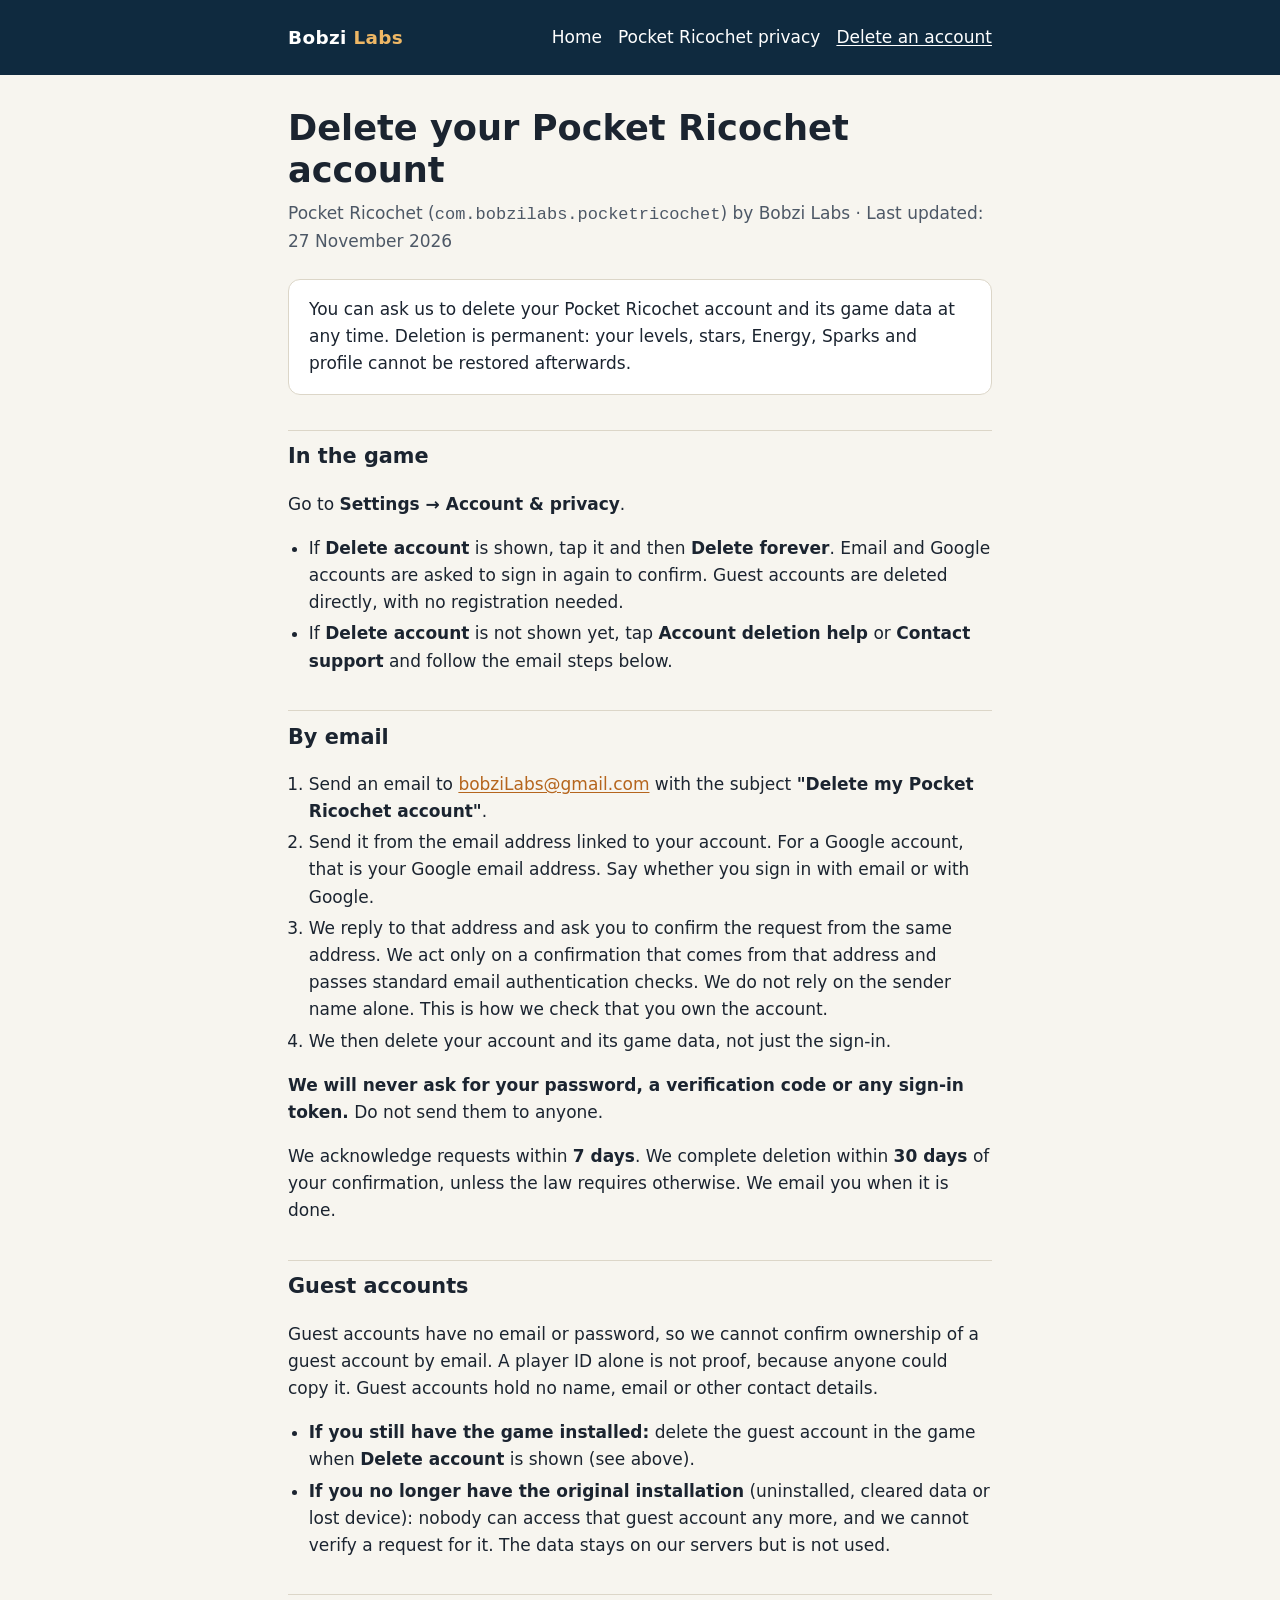
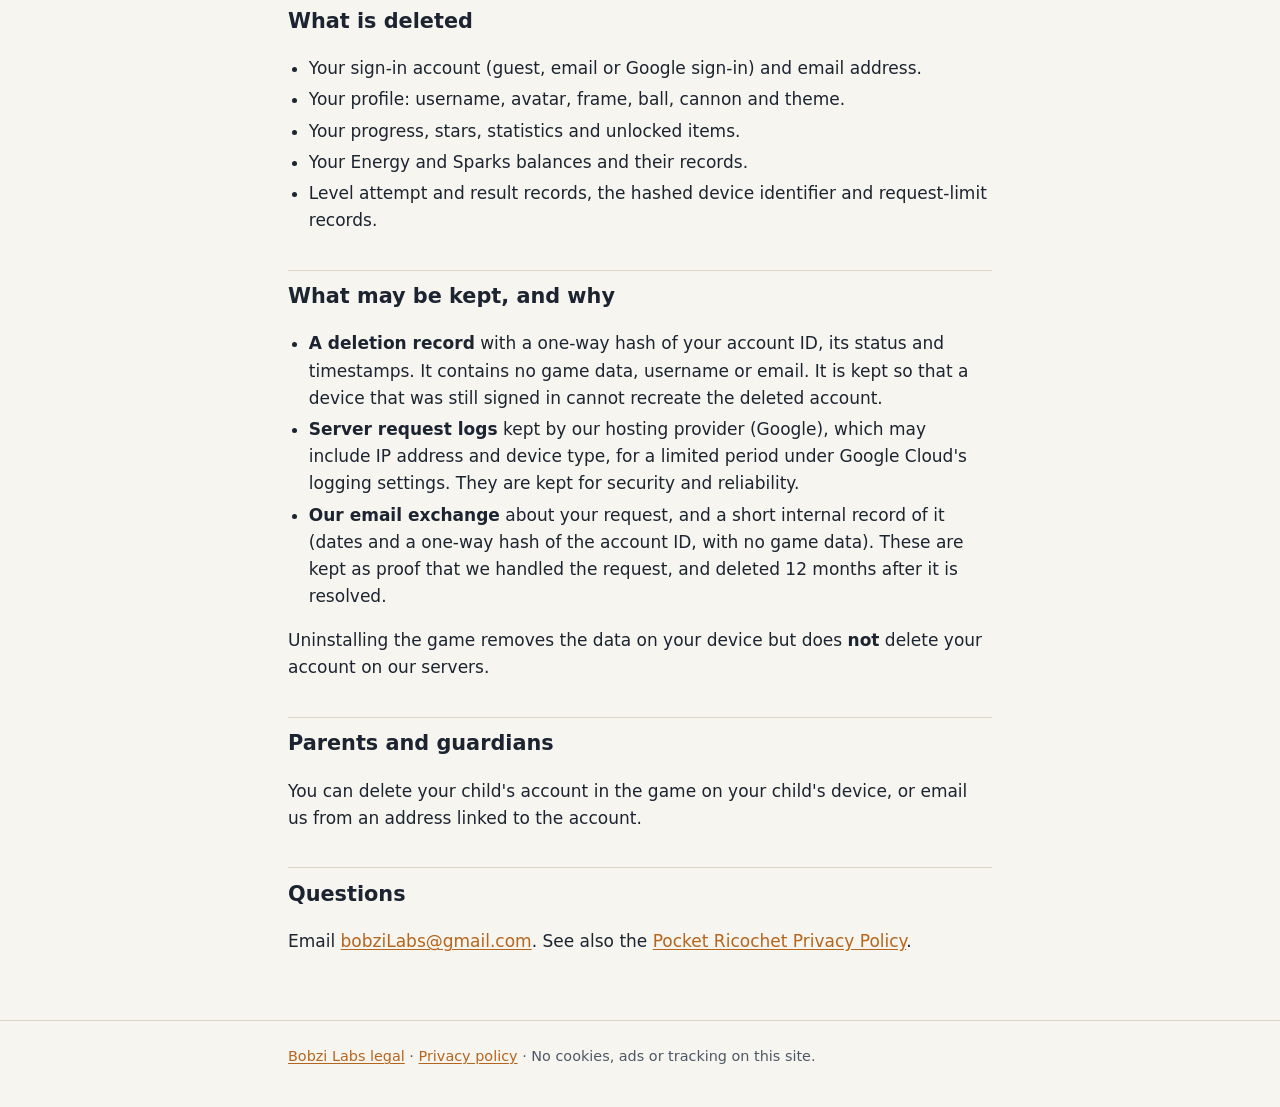
==== pocket-ricochet/account-deletion/index.html @ 7310d6bc "Publish Bobzi Labs legal pages for Pocket Ricochet Legal homepage, Pocket Ricochet privacy policy an" ====
<!doctype html>
<html lang="en">
<head>
<meta charset="utf-8">
<meta name="viewport" content="width=device-width, initial-scale=1">
<title>Delete your Pocket Ricochet account — Bobzi Labs</title>
<meta name="description" content="How to delete your Pocket Ricochet account and data.">
<link rel="stylesheet" href="../../assets/style.css">
</head>
<body>
<a class="skip" href="#main">Skip to content</a>
<header class="site"><div class="wrap">
  <a class="brand" href="../../">Bobzi <span>Labs</span></a>
  <nav class="site" aria-label="Main"><ul>
    <li><a href="../../">Home</a></li>
    <li><a href="../privacy/">Pocket Ricochet privacy</a></li>
    <li><a href="./" aria-current="page">Delete an account</a></li>
  </ul></nav>
</div></header>
<main id="main" class="wrap">
  <h1>Delete your Pocket Ricochet account</h1>
  <p class="meta">Pocket Ricochet (<code>com.bobzilabs.pocketricochet</code>) by Bobzi Labs · Last updated: 27 November 2026</p>

  <div class="card">
    <p>You can ask us to delete your Pocket Ricochet account and its game data at any time. Deletion is permanent: your levels, stars, Energy, Sparks and profile cannot be restored afterwards.</p>
  </div>

  <h2 id="in-game">In the game</h2>
  <p>Go to <strong>Settings → Account &amp; privacy</strong>.</p>
  <ul>
    <li>If <strong>Delete account</strong> is shown, tap it and then <strong>Delete forever</strong>. Email and Google accounts are asked to sign in again to confirm. Guest accounts are deleted directly, with no registration needed.</li>
    <li>If <strong>Delete account</strong> is not shown yet, tap <strong>Account deletion help</strong> or <strong>Contact support</strong> and follow the email steps below.</li>
  </ul>

  <h2 id="email">By email</h2>
  <ol>
    <li>Send an email to <a href="mailto:bobziLabs@gmail.com?subject=Delete%20my%20Pocket%20Ricochet%20account">bobziLabs@gmail.com</a> with the subject <strong>"Delete my Pocket Ricochet account"</strong>.</li>
    <li>Send it from the email address linked to your account. For a Google account, that is your Google email address. Say whether you sign in with email or with Google.</li>
    <li>We reply to that address and ask you to confirm the request from the same address. We act only on a confirmation that comes from that address and passes standard email authentication checks. We do not rely on the sender name alone. This is how we check that you own the account.</li>
    <li>We then delete your account and its game data, not just the sign-in.</li>
  </ol>
  <p><strong>We will never ask for your password, a verification code or any sign-in token.</strong> Do not send them to anyone.</p>
  <p>We acknowledge requests within <strong>7 days</strong>. We complete deletion within <strong>30 days</strong> of your confirmation, unless the law requires otherwise. We email you when it is done.</p>

  <h2 id="guests">Guest accounts</h2>
  <p>Guest accounts have no email or password, so we cannot confirm ownership of a guest account by email. A player ID alone is not proof, because anyone could copy it. Guest accounts hold no name, email or other contact details.</p>
  <ul>
    <li><strong>If you still have the game installed:</strong> delete the guest account in the game when <strong>Delete account</strong> is shown (see above).</li>
    <li><strong>If you no longer have the original installation</strong> (uninstalled, cleared data or lost device): nobody can access that guest account any more, and we cannot verify a request for it. The data stays on our servers but is not used.</li>
  </ul>

  <h2 id="deleted">What is deleted</h2>
  <ul>
    <li>Your sign-in account (guest, email or Google sign-in) and email address.</li>
    <li>Your profile: username, avatar, frame, ball, cannon and theme.</li>
    <li>Your progress, stars, statistics and unlocked items.</li>
    <li>Your Energy and Sparks balances and their records.</li>
    <li>Level attempt and result records, the hashed device identifier and request-limit records.</li>
  </ul>

  <h2 id="kept">What may be kept, and why</h2>
  <ul>
    <li><strong>A deletion record</strong> with a one-way hash of your account ID, its status and timestamps. It contains no game data, username or email. It is kept so that a device that was still signed in cannot recreate the deleted account.</li>
    <li><strong>Server request logs</strong> kept by our hosting provider (Google), which may include IP address and device type, for a limited period under Google Cloud's logging settings. They are kept for security and reliability.</li>
    <li><strong>Our email exchange</strong> about your request, and a short internal record of it (dates and a one-way hash of the account ID, with no game data). These are kept as proof that we handled the request, and deleted 12 months after it is resolved.</li>
  </ul>
  <p>Uninstalling the game removes the data on your device but does <strong>not</strong> delete your account on our servers.</p>

  <h2 id="parents">Parents and guardians</h2>
  <p>You can delete your child's account in the game on your child's device, or email us from an address linked to the account.</p>

  <h2 id="questions">Questions</h2>
  <p>Email <a href="mailto:bobziLabs@gmail.com">bobziLabs@gmail.com</a>. See also the <a href="../privacy/">Pocket Ricochet Privacy Policy</a>.</p>
</main>
<footer class="site"><div class="wrap"><a href="../../">Bobzi Labs legal</a> · <a href="../privacy/">Privacy policy</a> · No cookies, ads or tracking on this site.</div></footer>
</body>
</html>
---- assets/style.css ----
/* Bobzi Labs legal pages. No external fonts, scripts, cookies or trackers. */
:root {
  color-scheme: light dark;
  --bg: #f7f5ef;
  --surface: #ffffff;
  --ink: #1b2430;
  --muted: #4d5866;
  --brand: #0f2a3f;
  --accent: #b5651d;
  --line: #dcd6c8;
  --pending: #fff1b8;
  --radius: 12px;
}
@media (prefers-color-scheme: dark) {
  :root {
    --bg: #0b1620;
    --surface: #122230;
    --ink: #eef2f5;
    --muted: #b3c0cc;
    --brand: #eeb765;
    --accent: #f2a43a;
    --line: #26394a;
    --pending: #5a4a12;
  }
}
* { box-sizing: border-box; }
html { -webkit-text-size-adjust: 100%; }
body {
  margin: 0;
  background: var(--bg);
  color: var(--ink);
  font: 17px/1.6 system-ui, -apple-system, "Segoe UI", Roboto, "Helvetica Neue", Arial, sans-serif;
}
a { color: var(--accent); text-underline-offset: 2px; }
code { overflow-wrap: anywhere; }
a:focus-visible, summary:focus-visible { outline: 3px solid var(--accent); outline-offset: 2px; border-radius: 4px; }
.skip { position: absolute; left: -999px; }
.skip:focus { left: 1rem; top: 1rem; background: var(--surface); padding: .5rem 1rem; z-index: 1; }
header.site {
  background: var(--brand);
  color: #fff;
}
@media (prefers-color-scheme: dark) { header.site { background: #071019; } }
header.site .wrap { display: flex; flex-wrap: wrap; align-items: center; justify-content: space-between; gap: .5rem 1.5rem; padding-top: 1rem; padding-bottom: 1rem; }
.brand { color: #fff; text-decoration: none; font-weight: 700; font-size: 1.15rem; letter-spacing: .02em; }
.brand span { color: #eeb765; }
nav.site ul { list-style: none; display: flex; flex-wrap: wrap; gap: .25rem 1rem; margin: 0; padding: 0; }
nav.site a { color: #fff; text-decoration: none; padding: .25rem 0; display: inline-block; }
nav.site a:hover, nav.site a[aria-current="page"] { text-decoration: underline; }
.wrap { max-width: 46rem; margin: 0 auto; padding-left: 1rem; padding-right: 1rem; }
main { padding-top: 2rem; padding-bottom: 3rem; }
h1 { font-size: clamp(1.6rem, 4vw, 2.2rem); line-height: 1.2; margin: 0 0 .5rem; }
h2 { font-size: 1.3rem; margin: 2.2rem 0 .6rem; padding-top: .6rem; border-top: 1px solid var(--line); }
h3 { font-size: 1.05rem; margin: 1.4rem 0 .4rem; }
.meta { color: var(--muted); margin: 0 0 1.5rem; }
.card { background: var(--surface); border: 1px solid var(--line); border-radius: var(--radius); padding: 1rem 1.25rem; margin: 1rem 0; }
.card > :first-child { margin-top: 0; }
.card > :last-child { margin-bottom: 0; }
ul, ol { padding-left: 1.3rem; }
li { margin: .25rem 0; }
table { width: 100%; border-collapse: collapse; margin: 1rem 0; font-size: .95rem; }
th, td { text-align: left; vertical-align: top; padding: .55rem .6rem; border-bottom: 1px solid var(--line); }
th { color: var(--muted); font-weight: 600; }
.table-scroll { overflow-x: auto; }
.toc { columns: 2 14rem; }
.draft { background: var(--pending); border: 2px dashed var(--accent); padding: .75rem 1rem; border-radius: var(--radius); }
mark.pending { background: var(--pending); color: inherit; padding: 0 .2em; border-radius: 3px; }
footer.site { border-top: 1px solid var(--line); color: var(--muted); font-size: .9rem; padding: 1.5rem 0 2.5rem; }
.games { display: grid; gap: 1rem; grid-template-columns: repeat(auto-fit, minmax(15rem, 1fr)); }
.games .card h2 { border: 0; margin: 0 0 .25rem; padding: 0; }
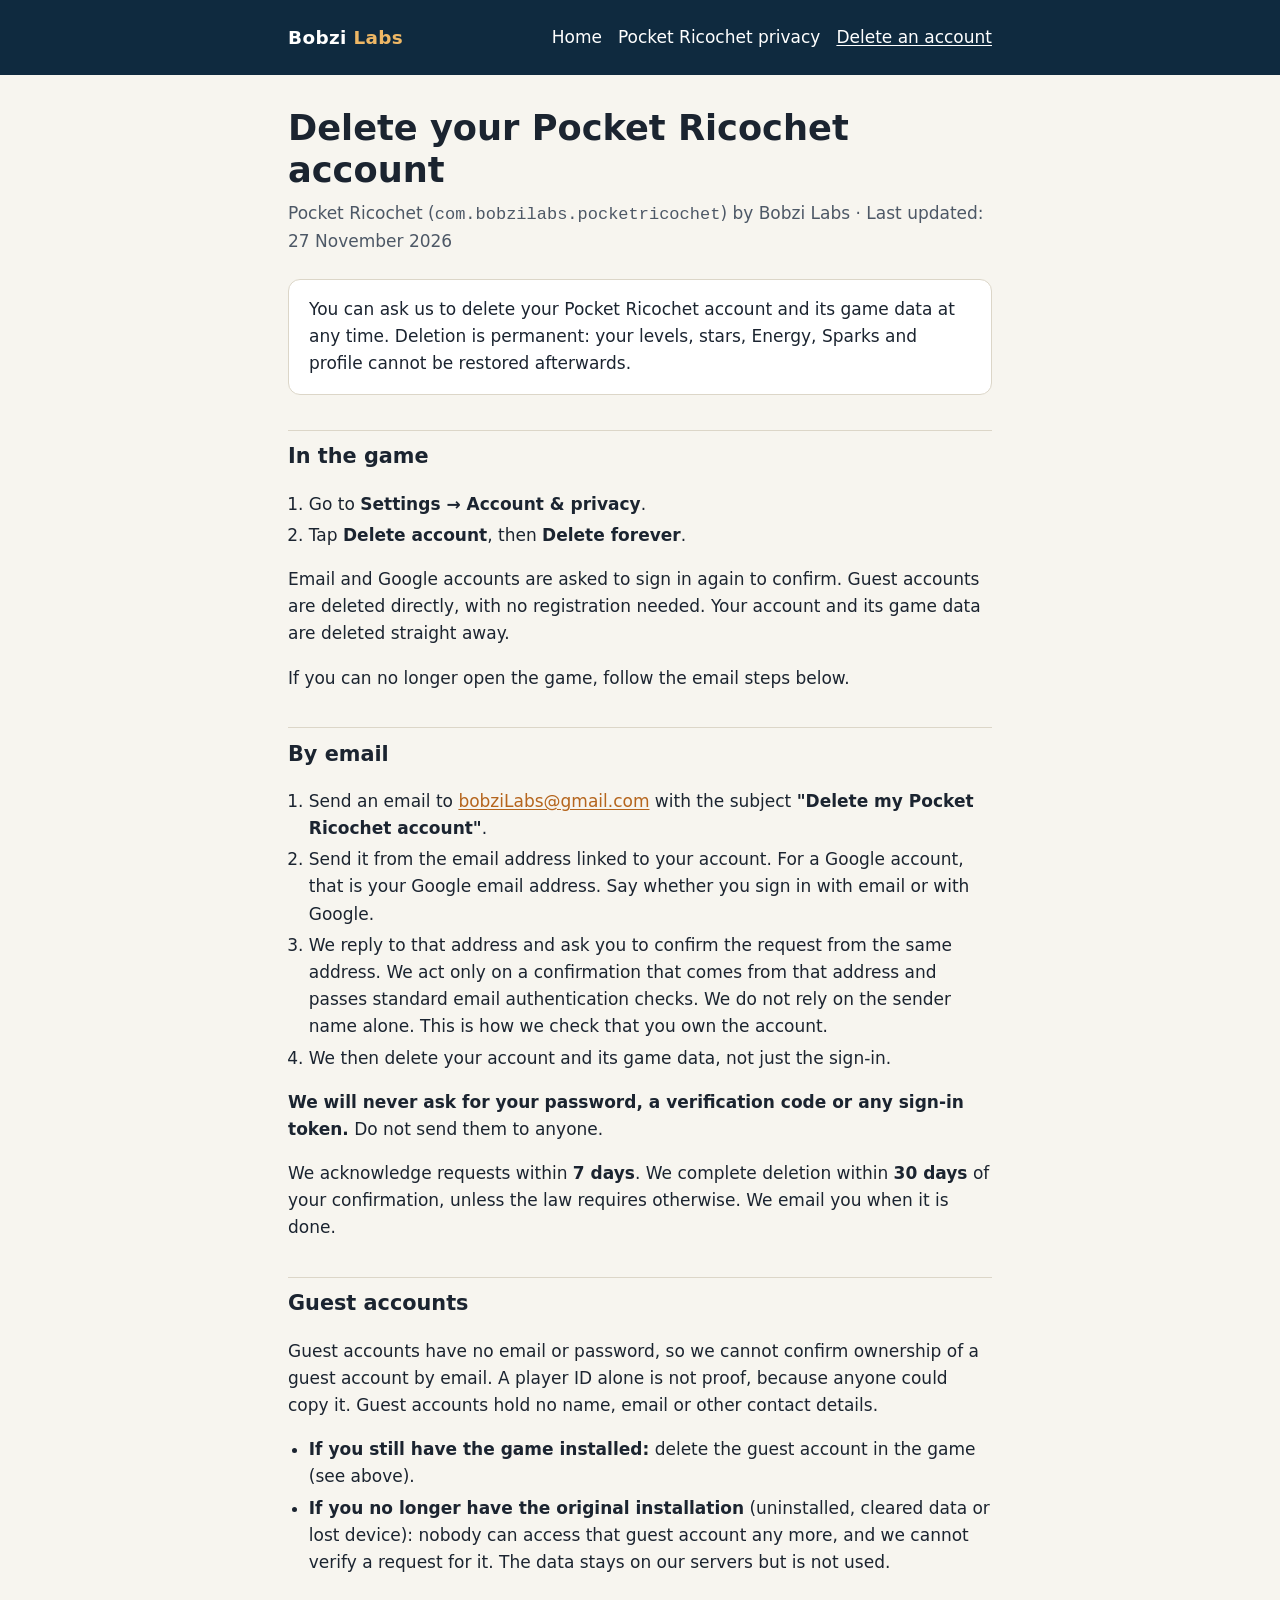
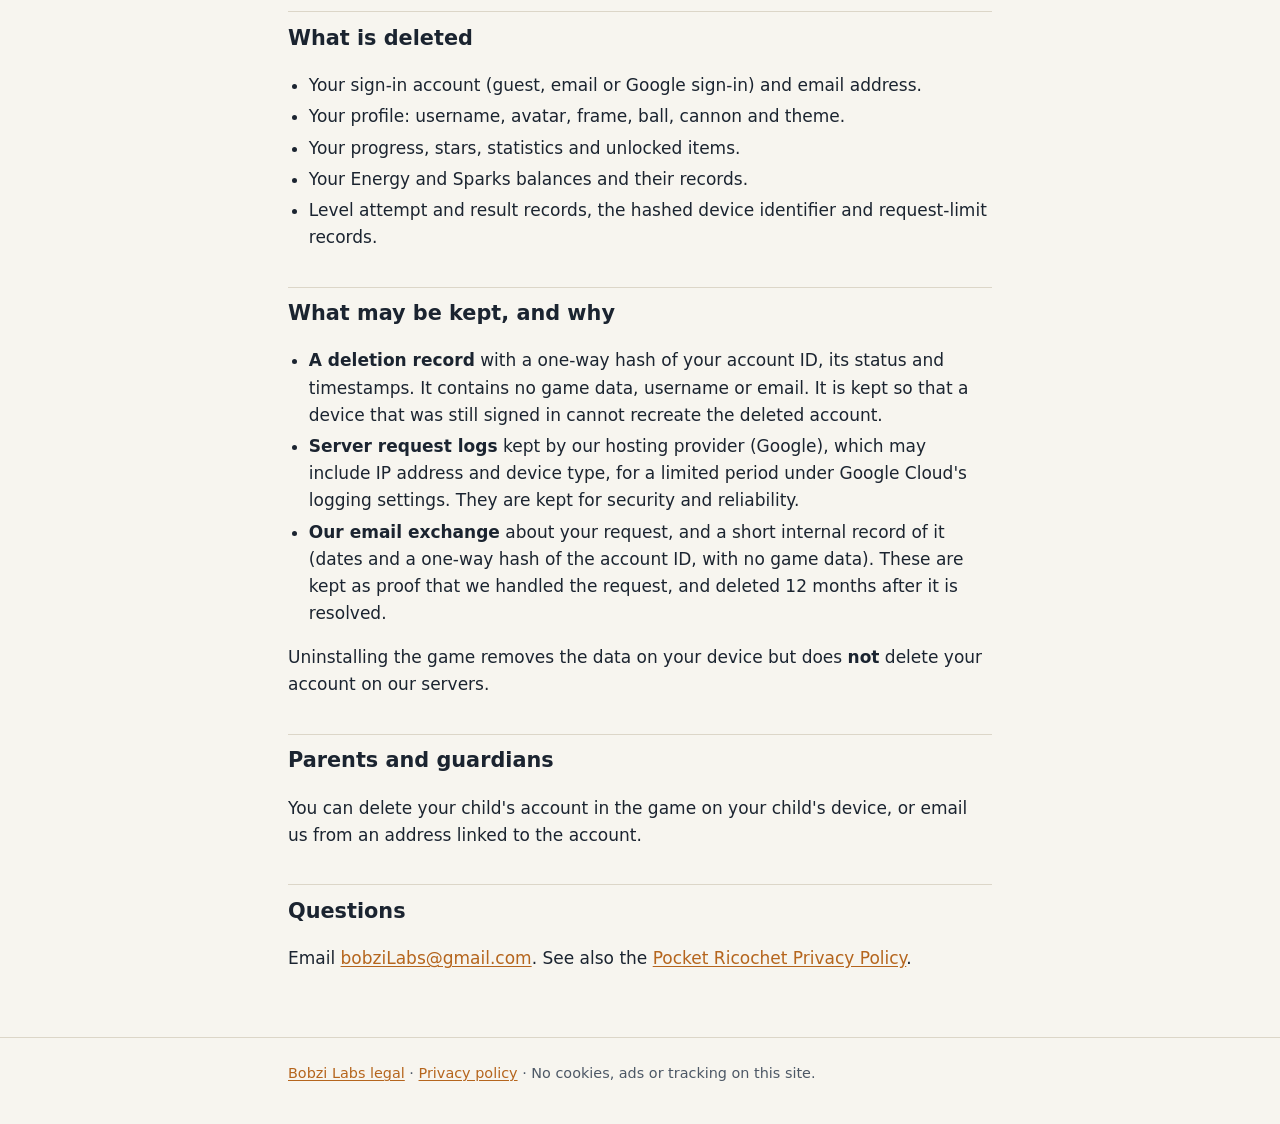
==== commit eca0357d: "Pocket Ricochet: in-game account deletion is live Account deletion page: Settings > Account & privac" ====
--- a/pocket-ricochet/account-deletion/index.html
+++ b/pocket-ricochet/account-deletion/index.html
@@ -26,11 +26,12 @@
   </div>
 
   <h2 id="in-game">In the game</h2>
-  <p>Go to <strong>Settings → Account &amp; privacy</strong>.</p>
-  <ul>
-    <li>If <strong>Delete account</strong> is shown, tap it and then <strong>Delete forever</strong>. Email and Google accounts are asked to sign in again to confirm. Guest accounts are deleted directly, with no registration needed.</li>
-    <li>If <strong>Delete account</strong> is not shown yet, tap <strong>Account deletion help</strong> or <strong>Contact support</strong> and follow the email steps below.</li>
-  </ul>
+  <ol>
+    <li>Go to <strong>Settings → Account &amp; privacy</strong>.</li>
+    <li>Tap <strong>Delete account</strong>, then <strong>Delete forever</strong>.</li>
+  </ol>
+  <p>Email and Google accounts are asked to sign in again to confirm. Guest accounts are deleted directly, with no registration needed. Your account and its game data are deleted straight away.</p>
+  <p>If you can no longer open the game, follow the email steps below.</p>
 
   <h2 id="email">By email</h2>
   <ol>
@@ -45,7 +46,7 @@
   <h2 id="guests">Guest accounts</h2>
   <p>Guest accounts have no email or password, so we cannot confirm ownership of a guest account by email. A player ID alone is not proof, because anyone could copy it. Guest accounts hold no name, email or other contact details.</p>
   <ul>
-    <li><strong>If you still have the game installed:</strong> delete the guest account in the game when <strong>Delete account</strong> is shown (see above).</li>
+    <li><strong>If you still have the game installed:</strong> delete the guest account in the game (see above).</li>
     <li><strong>If you no longer have the original installation</strong> (uninstalled, cleared data or lost device): nobody can access that guest account any more, and we cannot verify a request for it. The data stays on our servers but is not used.</li>
   </ul>
 
